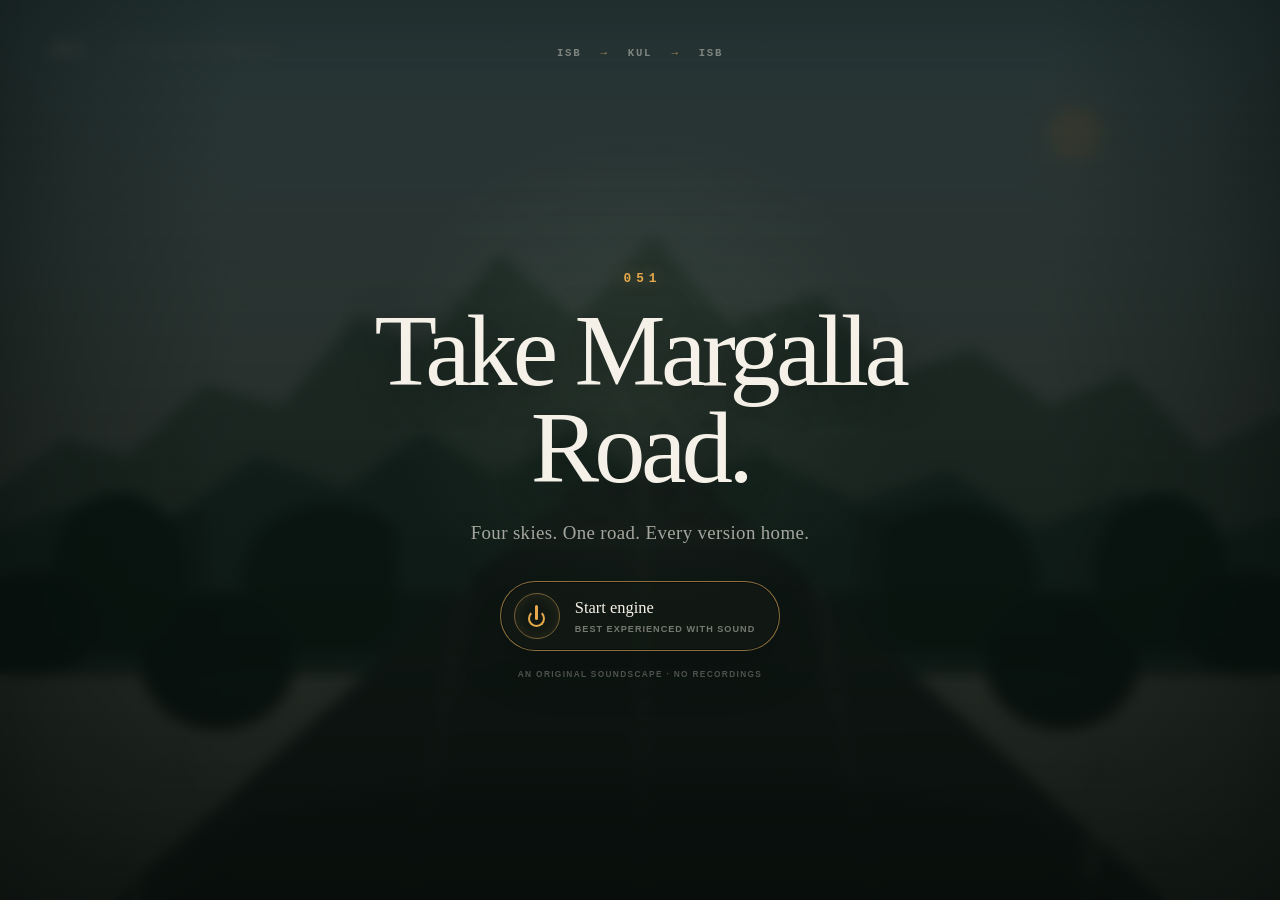
==== index.html @ 5b6c9204 "Publish 051 — The Road Remembers" ====
<!doctype html>
<html lang="en">
  <head>
    <meta charset="UTF-8" />
    <meta name="viewport" content="width=device-width, initial-scale=1.0" />
    <meta name="theme-color" content="#101410" />
    <meta
      name="description"
      content="A drive on Margalla Road through four Islamabad skies, with music, memories and postcards home."
    />
    <meta property="og:title" content="051 — The Road Remembers" />
    <meta
      property="og:description"
      content="Take Margalla Road through four Islamabad skies. Park for a raag, then send a postcard home."
    />
    <meta property="og:image" content="https://hashimnauman.github.io/islamabad-051-road/og.png" />
    <meta property="og:type" content="website" />
    <meta name="twitter:card" content="summary_large_image" />
    <meta name="twitter:title" content="051 — The Road Remembers" />
    <meta
      name="twitter:description"
      content="A drive on Margalla Road through four Islamabad skies, with music, memories and postcards home."
    />
    <meta name="twitter:image" content="https://hashimnauman.github.io/islamabad-051-road/og.png" />
    <title>051 — The Road Remembers</title>
    <script type="module" crossorigin src="./assets/index-CKjkWJzX.js"></script>
    <link rel="stylesheet" crossorigin href="./assets/index-DIg3Osa6.css">
  </head>
  <body>
    <div id="root"></div>
  </body>
</html>
---- assets/index-DIg3Osa6.css ----
/*! tailwindcss v4.2.1 | MIT License | https://tailwindcss.com */
@layer properties{@supports (((-webkit-hyphens:none)) and (not (margin-trim:inline))) or ((-moz-orient:inline) and (not (color:rgb(from red r g b)))){*,:before,:after,::backdrop{--tw-blur:initial;--tw-brightness:initial;--tw-contrast:initial;--tw-grayscale:initial;--tw-hue-rotate:initial;--tw-invert:initial;--tw-opacity:initial;--tw-saturate:initial;--tw-sepia:initial;--tw-drop-shadow:initial;--tw-drop-shadow-color:initial;--tw-drop-shadow-alpha:100%;--tw-drop-shadow-size:initial}}}@layer theme{:root,:host{--font-sans:ui-sans-serif, system-ui, sans-serif, "Apple Color Emoji", "Segoe UI Emoji", "Segoe UI Symbol", "Noto Color Emoji";--font-mono:ui-monospace, SFMono-Regular, Menlo, Monaco, Consolas, "Liberation Mono", "Courier New", monospace;--spacing:.25rem;--default-font-family:var(--font-sans);--default-mono-font-family:var(--font-mono)}}@layer base{*,:after,:before,::backdrop{box-sizing:border-box;border:0 solid;margin:0;padding:0}::file-selector-button{box-sizing:border-box;border:0 solid;margin:0;padding:0}html,:host{-webkit-text-size-adjust:100%;tab-size:4;line-height:1.5;font-family:var(--default-font-family,ui-sans-serif, system-ui, sans-serif, "Apple Color Emoji", "Segoe UI Emoji", "Segoe UI Symbol", "Noto Color Emoji");font-feature-settings:var(--default-font-feature-settings,normal);font-variation-settings:var(--default-font-variation-settings,normal);-webkit-tap-highlight-color:transparent}hr{height:0;color:inherit;border-top-width:1px}abbr:where([title]){-webkit-text-decoration:underline dotted;text-decoration:underline dotted}h1,h2,h3,h4,h5,h6{font-size:inherit;font-weight:inherit}a{color:inherit;-webkit-text-decoration:inherit;-webkit-text-decoration:inherit;-webkit-text-decoration:inherit;-webkit-text-decoration:inherit;text-decoration:inherit}b,strong{font-weight:bolder}code,kbd,samp,pre{font-family:var(--default-mono-font-family,ui-monospace, SFMono-Regular, Menlo, Monaco, Consolas, "Liberation Mono", "Courier New", monospace);font-feature-settings:var(--default-mono-font-feature-settings,normal);font-variation-settings:var(--default-mono-font-variation-settings,normal);font-size:1em}small{font-size:80%}sub,sup{vertical-align:baseline;font-size:75%;line-height:0;position:relative}sub{bottom:-.25em}sup{top:-.5em}table{text-indent:0;border-color:inherit;border-collapse:collapse}:-moz-focusring{outline:auto}progress{vertical-align:baseline}summary{display:list-item}ol,ul,menu{list-style:none}img,svg,video,canvas,audio,iframe,embed,object{vertical-align:middle;display:block}img,video{max-width:100%;height:auto}button,input,select,optgroup,textarea{font:inherit;font-feature-settings:inherit;font-variation-settings:inherit;letter-spacing:inherit;color:inherit;opacity:1;background-color:#0000;border-radius:0}::file-selector-button{font:inherit;font-feature-settings:inherit;font-variation-settings:inherit;letter-spacing:inherit;color:inherit;opacity:1;background-color:#0000;border-radius:0}:where(select:is([multiple],[size])) optgroup{font-weight:bolder}:where(select:is([multiple],[size])) optgroup option{padding-inline-start:20px}::file-selector-button{margin-inline-end:4px}::placeholder{opacity:1}@supports (not ((-webkit-appearance:-apple-pay-button))) or (contain-intrinsic-size:1px){::placeholder{color:currentColor}@supports (color:color-mix(in lab, red, red)){::placeholder{color:color-mix(in oklab, currentcolor 50%, transparent)}}}textarea{resize:vertical}::-webkit-search-decoration{-webkit-appearance:none}::-webkit-date-and-time-value{min-height:1lh;text-align:inherit}::-webkit-datetime-edit{display:inline-flex}::-webkit-datetime-edit-fields-wrapper{padding:0}::-webkit-datetime-edit{padding-block:0}::-webkit-datetime-edit-year-field{padding-block:0}::-webkit-datetime-edit-month-field{padding-block:0}::-webkit-datetime-edit-day-field{padding-block:0}::-webkit-datetime-edit-hour-field{padding-block:0}::-webkit-datetime-edit-minute-field{padding-block:0}::-webkit-datetime-edit-second-field{padding-block:0}::-webkit-datetime-edit-millisecond-field{padding-block:0}::-webkit-datetime-edit-meridiem-field{padding-block:0}::-webkit-calendar-picker-indicator{line-height:1}:-moz-ui-invalid{box-shadow:none}button,input:where([type=button],[type=reset],[type=submit]){appearance:button}::file-selector-button{appearance:button}::-webkit-inner-spin-button{height:auto}::-webkit-outer-spin-button{height:auto}[hidden]:where(:not([hidden=until-found])){display:none!important}}@layer components;@layer utilities{.visible{visibility:visible}.fixed{position:fixed}.static{position:static}.start{inset-inline-start:var(--spacing)}.table{display:table}.filter{filter:var(--tw-blur,) var(--tw-brightness,) var(--tw-contrast,) var(--tw-grayscale,) var(--tw-hue-rotate,) var(--tw-invert,) var(--tw-saturate,) var(--tw-sepia,) var(--tw-drop-shadow,)}}:root{--ink:#f5f1e8;--muted-ink:#f5f1e8a8;--line:#f5f1e833;--amber:#e5a94b;--dash:#111411;--sky-top:#7fa0a8;--sky-bottom:#d8cbb2;--ridge-far:#687d72;--ridge-near:#294438;--haze:#d6dbc740;--road:#313a37;--road-edge:#a9a594;--sun:#f3d49b;--lightningcss-light: ;--lightningcss-dark:initial;color-scheme:dark}*{box-sizing:border-box}html,body{background:#101410;min-height:100%;margin:0}body{color:var(--ink);-webkit-font-smoothing:antialiased;font-family:Arial,Helvetica,sans-serif;overflow:hidden}button{color:inherit;font:inherit}button:focus-visible{outline-offset:4px;outline:2px solid #fff3c8}.experience{--dashboard-height:clamp(250px, 34vh, 320px);isolation:isolate;background:var(--sky-top);min-height:100svh;transition:background 1.4s;position:relative;overflow:hidden}[data-parked=true] .scene{filter:brightness(.48)saturate(.7)}[data-parked=true] .scene,[data-parked=true] .scene *,[data-parked=true] .signal-bars i{animation-play-state:paused!important}.experience[data-mode=morning]{--sky-top:#9dbdca;--sky-bottom:#d7d7c5;--ridge-far:#718d7f;--ridge-near:#3f6558;--haze:#e8dcbe47;--road:#35413e;--road-edge:#a8aa99;--sun:#ffddb0}.experience[data-mode=golden]{--sky-top:#66899b;--sky-bottom:#e6a46f;--ridge-far:#7d765e;--ridge-near:#405948;--haze:#e6955b4d;--road:#3b3934;--road-edge:#c0a17c;--sun:#ffd693}.experience[data-mode=rain]{--sky-top:#596d76;--sky-bottom:#8f9da0;--ridge-far:#667b76;--ridge-near:#385149;--haze:#adcdd240;--road:#172529;--road-edge:#899da0;--sun:#b6c9c9}.experience[data-mode=night]{--sky-top:#07111f;--sky-bottom:#18283a;--ridge-far:#172b30;--ridge-near:#0e2422;--haze:#42656c2b;--road:#101719;--road-edge:#4a595a;--sun:#d8e0d6}.scene,.sky,.ridge,.city-line,.road,.rain,.passenger-reflection,.windscreen-glow,.car-hood{position:absolute;inset:0}.scene{z-index:-2;overflow:hidden}.sky{background:radial-gradient(circle at 50% 64%, var(--haze), transparent 32%), linear-gradient(180deg, var(--sky-top) 0%, var(--sky-bottom) 72%);transition:background .9s}.stars{opacity:0;background-image:radial-gradient(circle at 12% 26%,#fff 0 1px,#0000 1.5px),radial-gradient(circle at 25% 52%,#fff 0 .7px,#0000 1.2px),radial-gradient(circle at 39% 18%,#fff 0 .8px,#0000 1.3px),radial-gradient(circle at 62% 31%,#fff 0 .9px,#0000 1.4px),radial-gradient(circle at 78% 16%,#fff 0 .7px,#0000 1.2px),radial-gradient(circle at 91% 45%,#fff 0 1px,#0000 1.5px);background-size:360px 230px;transition:opacity 1.4s;position:absolute;inset:4% 0 38%}[data-mode=night] .stars{opacity:.7}.sun{aspect-ratio:1;background:var(--sun);width:clamp(34px,4vw,62px);box-shadow:0 0 45px var(--sun);border-radius:50%;position:absolute;top:12%;right:14%}@supports (color:color-mix(in lab, red, red)){.sun{box-shadow:0 0 45px color-mix(in srgb, var(--sun), transparent 35%)}}.sun{opacity:.76;transition:background 1.5s,opacity 1.2s,transform 1.8s;transform:translateY(0)}[data-mode=golden] .sun{opacity:.95;transform:translateY(24vh)}[data-mode=rain] .sun{opacity:.08}[data-mode=night] .sun{opacity:.72;width:clamp(24px,2.8vw,42px);right:18%;box-shadow:0 0 26px #d8e0d63d}.ridge{transform-origin:bottom;height:46%;transition:background-color .9s,opacity .9s;top:auto}.ridge-far{background:var(--ridge-far);opacity:.9;clip-path:polygon(0 68%,5% 56%,10% 60%,16% 43%,22% 48%,28% 26%,33% 34%,39% 11%,45% 27%,51% 7%,57% 28%,64% 21%,70% 41%,76% 34%,82% 48%,88% 40%,94% 59%,100% 50%,100% 100%,0 100%);bottom:31%}.ridge-near{background:var(--ridge-near);clip-path:polygon(0 59%,7% 50%,13% 56%,20% 38%,27% 47%,33% 31%,39% 43%,45% 30%,52% 49%,59% 36%,67% 51%,74% 42%,81% 58%,88% 48%,94% 62%,100% 55%,100% 100%,0 100%);filter:drop-shadow(0 -8px 20px #142b2329);height:39%;bottom:25%}.city-line{opacity:.65;background:linear-gradient(90deg,#0000 0 8%,#0d1b1880 8% 16%,#0000 16% 22%,#0d1b1880 22% 30%,#0000 30% 67%,#0d1b1880 67% 78%,#0000 78%),linear-gradient(#0000 55%,#091613ad 56%);height:16%;inset:auto 0 27%}.city-light{opacity:.12;background:#ffe2a0;border-radius:50%;width:3px;height:3px;transition:opacity 1.2s;animation:3.1s ease-in-out infinite light-pulse;position:absolute;box-shadow:0 0 8px #ffcd73cc}[data-mode=golden] .city-light{opacity:.42}[data-mode=rain] .city-light{opacity:.65}[data-mode=night] .city-light{opacity:.94}.road{background:linear-gradient(98deg, transparent 0 14%, var(--road-edge) 14.2% 14.7%, var(--road) 15% 85%, var(--road-edge) 85.3% 85.8%, transparent 86%), var(--road);clip-path:polygon(45.8% 0,54.2% 0,91% 100%,9% 100%);transition:background 1.4s;top:53%}.road:after{content:"";opacity:.55;background:repeating-linear-gradient(176deg,#0000 0 14px,#ffffff09 15px 17px,#0000 18px 31px) 0 0/100% 100px;animation:.7s linear infinite road-flow;position:absolute;inset:0}.road-sheen{opacity:0;background:linear-gradient(112deg,#0000 28%,#c5e2e729 44%,#0000 58%),linear-gradient(74deg,#0000 40%,#ffcd7633 51%,#0000 62%);transition:opacity .9s;position:absolute;inset:0}[data-mode=rain] .road-sheen{opacity:1}.lane{transform-origin:top;opacity:.72;background:repeating-linear-gradient(#ebe7cfd9 0 8%,#0000 8% 18%) 0 0/100% 21%;width:.32%;min-width:2px;animation:.92s linear infinite lane-flow;position:absolute;top:2%;bottom:-28%}.lane-left{left:38%;transform:rotate(11deg)}.lane-center{left:50%;transform:rotate(0)}.lane-right{left:62%;transform:rotate(-11deg)}.tree-line{z-index:1;opacity:.95;filter:blur(.2px);transform-origin:bottom;background:radial-gradient(at 19% 41%,#102c24 0 13%,#0000 13.5%),radial-gradient(at 38% 30%,#17382c 0 17%,#0000 17.5%),radial-gradient(at 60% 49%,#0e2922 0 20%,#0000 20.5%),radial-gradient(at 85% 31%,#1a3a2d 0 16%,#0000 16.5%);width:35%;transition:filter 1.4s;animation:4.6s ease-in-out infinite alternate tree-breathe;position:absolute;top:48%;bottom:0}.tree-line-left{left:-4%}.tree-line-right{right:-4%;transform:scaleX(-1)}[data-mode=night] .tree-line{filter:brightness(.45)}.streetlights{z-index:2;opacity:.18;background:radial-gradient(circle at 36% 13%,#ffd27e 0 2px,#0000 3px),linear-gradient(78deg,#0000 35%,#222925e6 35.5% 36.4%,#0000 37%) 0 0/100% 34% repeat-y;width:23%;transition:opacity 1.2s;position:absolute;top:50%;bottom:4%}.streetlights-left{left:7%}.streetlights-right{right:7%;transform:scaleX(-1)}[data-mode=golden] .streetlights,[data-mode=rain] .streetlights{opacity:.64}[data-mode=night] .streetlights{opacity:1;filter:drop-shadow(0 0 9px #ffbe5c80)}.rain{z-index:3;pointer-events:none;opacity:0;background-image:repeating-linear-gradient(102deg,#0000 0 18px,#d2e8ed75 19px,#0000 20px 38px);background-size:160px 120px;transition:opacity .8s;animation:.48s linear infinite rain-fall;transform:scale(1.18)}[data-mode=rain] .rain{opacity:.54}.passenger-reflection{z-index:4;pointer-events:none;opacity:0;background:linear-gradient(112deg,#0000 8%,#e7e0c91f 40%,#0000 42%),radial-gradient(at 78% 54%,#e7e0c91a,#0000 52%);width:min(28vw,390px);transition:opacity .9s,transform .9s;inset:9% 7% 24% auto;transform:skew(-8deg)translate(16px)}[data-passenger=true] .passenger-reflection{opacity:.72;transform:skew(-8deg)translate(0)}.windscreen-glow{z-index:4;pointer-events:none;background:linear-gradient(90deg,#040a0959,#0000 18% 82%,#040a0959),linear-gradient(#050b0a29,#0000 26% 72%,#0408076b);box-shadow:inset 0 0 80px #070c0a47}.wiper{z-index:5;opacity:0;transform-origin:100%;background:#101412;border-radius:999px;width:34%;height:2px;position:absolute;bottom:23%;box-shadow:0 0 3px #ffffff2e}.wiper-left{left:18%;transform:rotate(8deg)}.wiper-right{transform-origin:0;right:18%;transform:rotate(172deg)}[data-mode=rain] .wiper-left{opacity:.88;animation:1.7s ease-in-out infinite wipe-left}[data-mode=rain] .wiper-right{opacity:.88;animation:1.7s ease-in-out infinite wipe-right}.car-hood{z-index:5;clip-path:polygon(13% 100%,20% 42%,38% 12%,62% 12%,80% 42%,87% 100%);opacity:.78;background:linear-gradient(#181c191f,#151916 72%);height:16%;top:auto}.topbar{z-index:10;justify-content:space-between;align-items:center;padding:clamp(20px,3vw,38px) clamp(20px,4vw,64px);display:flex;position:absolute;top:0;left:0;right:0}.brand{text-transform:uppercase;letter-spacing:.13em;text-shadow:0 1px 14px #0000004d;align-items:center;gap:13px;display:flex}.brand-code{letter-spacing:.08em;font-family:Courier New,monospace;font-size:1.05rem;font-weight:700}.brand-name{border-left:1px solid var(--line);color:var(--muted-ink);padding-left:14px;font-size:.66rem;font-weight:700}.utilities{gap:8px;display:flex}.utility-button{color:#ffffffd1;letter-spacing:.06em;text-transform:uppercase;-webkit-backdrop-filter:blur(14px);backdrop-filter:blur(14px);cursor:pointer;background:#0c14113d;border:1px solid #ffffff29;border-radius:999px;align-items:center;gap:8px;min-height:38px;padding:0 14px;font-size:.68rem;font-weight:700;transition:background .16s,border-color .16s;display:inline-flex}.utility-button:hover{background:#0c14117a;border-color:#ffffff5c}.utility-dot{background:currentColor;border-radius:50%;width:6px;height:6px;box-shadow:0 0 8px}.utility-button[aria-pressed=false]{color:#ffffff7a}.story{z-index:8;text-shadow:0 2px 24px #0000006b;width:min(560px,48vw);animation:.8s both story-in;position:absolute;top:clamp(105px,15vh,160px);left:clamp(22px,7.5vw,120px)}.story-kicker,.control-label,.start-route,.start-note,.keyboard-help{letter-spacing:.16em;text-transform:uppercase;margin:0;font-size:.67rem;font-weight:700}.story-kicker{color:#ffffffa8;margin-bottom:17px}.story h1,.start-screen h1{letter-spacing:-.045em;text-wrap:balance;max-width:12ch;margin:0;font-family:Georgia,Times New Roman,serif;font-size:clamp(2.45rem,5.2vw,5.4rem);font-weight:400;line-height:.94}.story-copy{color:#ffffffc4;max-width:48ch;margin:23px 0 0;font-family:Georgia,Times New Roman,serif;font-size:clamp(.9rem,1.3vw,1.08rem);line-height:1.6}.sound-caption{z-index:9;left:50%;bottom:calc(var(--dashboard-height) + 22px);color:#ffffffbf;-webkit-backdrop-filter:blur(10px);backdrop-filter:blur(10px);background:#060a097a;border:1px solid #ffffff26;border-radius:4px;max-width:calc(100vw - 40px);margin:0;padding:8px 13px;font-family:Georgia,Times New Roman,serif;font-size:.78rem;position:absolute;transform:translate(-50%)}.sound-caption span{color:var(--amber);margin-right:5px}.dashboard{z-index:12;height:var(--dashboard-height);background:radial-gradient(at 50% -22%,#59654f47,#0000 44%),linear-gradient(#181d18 0%,#0e110f 100%);border-top:1px solid #ffffff17;grid-template-columns:minmax(320px,1fr) minmax(230px,.68fr) minmax(260px,1fr);align-items:center;gap:clamp(20px,4vw,74px);padding:40px clamp(24px,5vw,76px) 25px;display:grid;position:absolute;bottom:0;left:0;right:0;box-shadow:0 -18px 60px #0408066b}.dashboard:before{content:"";background:#181d18;border-top:1px solid #ffffff1f;border-radius:50% 50% 0 0;width:108%;height:34px;position:absolute;top:-19px;left:-4%}.dash-grain{pointer-events:none;opacity:.2;background-image:repeating-linear-gradient(93deg,#0000 0 3px,#ffffff03 3px 4px);position:absolute;inset:0}.passenger-cup{z-index:2;opacity:0;border:2px solid #ded3b56b;border-radius:4px 4px 13px 13px;width:38px;height:31px;transition:opacity .7s,transform .7s;position:absolute;top:12px;right:clamp(38px,7vw,118px);transform:rotate(-7deg)translateY(5px)}.passenger-cup:after{content:"";border:2px solid #ded3b552;border-left:0;border-radius:0 10px 10px 0;width:12px;height:13px;position:absolute;top:6px;right:-12px}.passenger-cup i{background:#59311bad;border-radius:50%;height:5px;position:absolute;inset:4px 5px auto}[data-passenger=true] .passenger-cup{opacity:.7;transform:rotate(-7deg)translateY(0)}.preset-control,.radio,.seat-control{z-index:1;position:relative}.control-label{color:#f5f1e875;margin-bottom:16px;font-size:.61rem}.preset-list{grid-template-columns:repeat(4,minmax(0,1fr));gap:7px;display:grid}.preset-button{color:#f5f1e88a;cursor:pointer;background:#ffffff06;border:1px solid #ffffff1a;border-radius:3px;min-height:60px;padding:9px 7px;font-size:clamp(.62rem,.8vw,.72rem);transition:color .18s,background .18s,border-color .18s,transform .18s}.preset-button:hover{color:var(--ink);border-color:#ffffff47;transform:translateY(-2px)}.preset-button[aria-pressed=true]{color:#ffe5b8;background:#f0b8611f;border-color:#f0b8619e}.preset-index{letter-spacing:.1em;opacity:.5;margin-bottom:7px;font-family:Courier New,monospace;font-size:.54rem;display:block}.radio{color:#e9b45f;text-shadow:0 0 14px #eeae5061;background:linear-gradient(#c49c4d14,#0000 55%),#12160f;border:1px solid #b8a77a47;border-radius:7px 7px 2px 2px;align-self:end;min-height:152px;padding:20px 24px 16px;font-family:Courier New,monospace;box-shadow:inset 0 0 32px #0000008c,0 -1px #ffffff0d}.radio-topline,.signal-row{letter-spacing:.13em;text-transform:uppercase;justify-content:space-between;align-items:center;gap:16px;font-size:.55rem;font-weight:700;display:flex}.frequency{letter-spacing:-.1em;margin-top:3px;font-size:clamp(2.4rem,4.5vw,4.35rem);font-weight:400;line-height:.95}.signal-row{color:#e9b45fad;margin-top:13px;font-size:.5rem}.radio-actions{border-top:1px solid #e9b45f29;grid-template-columns:repeat(2,minmax(0,1fr));gap:6px;margin-top:14px;padding-top:10px;display:grid}.radio-actions button{color:#ffda9ab8;letter-spacing:.04em;text-transform:uppercase;text-shadow:0 0 10px #eeae5047;cursor:pointer;background:#e9b45f09;border:1px solid #e9b45f3d;border-radius:3px;min-height:44px;padding:6px 8px;font-family:Courier New,monospace;font-size:.52rem;font-weight:700;line-height:1.25;transition:color .16s,border-color .16s,background .16s}.radio-actions button:hover{color:#ffe5b8;background:#e9b45f1a;border-color:#ffda9a99}.signal-bars{align-items:center;gap:2px;height:10px;display:flex}.signal-bars i{transform-origin:50%;background:currentColor;width:2px;height:3px}.signal-bars.is-playing i{animation:.85s ease-in-out infinite alternate signal}.seat-control{justify-self:end;width:min(100%,320px)}.seat-toggle{color:#f5f1e8c7;cursor:pointer;background:0 0;border:0;align-items:center;gap:14px;min-height:44px;padding:5px 0;font-family:Georgia,Times New Roman,serif;font-size:.94rem;display:flex}.seat-track{background:#ffffff0d;border:1px solid #fff3;border-radius:999px;flex:none;width:48px;height:26px;transition:background .18s,border-color .18s;position:relative}.seat-track i{background:#f5f1e8a6;border-radius:50%;width:16px;height:16px;transition:transform .22s,background .22s;position:absolute;top:4px;left:4px}.seat-toggle[aria-checked=true] .seat-track{background:#f0b8611f;border-color:#f0b86194}.seat-toggle[aria-checked=true] .seat-track i{background:var(--amber);transform:translate(22px);box-shadow:0 0 9px #f0b86173}.shortcut-hint{color:#f5f1e84d;letter-spacing:.06em;text-transform:uppercase;margin:9px 0 0 62px;font-family:Courier New,monospace;font-size:.58rem}.start-screen{z-index:20;text-align:center;-webkit-backdrop-filter:blur(7px);backdrop-filter:blur(7px);background:radial-gradient(circle at 50% 42%,#8fa6891c,#0000 31%),linear-gradient(#06100dc2,#070d0ae6);flex-direction:column;justify-content:center;align-items:center;padding:80px 24px 30px;animation:.9s both reveal;display:flex;position:absolute;inset:0}.start-route{color:#f5f1e86e;font-family:Courier New,monospace;position:absolute;top:clamp(28px,5vh,52px)}.start-route span{color:#f0b861ad;margin:0 11px}.start-code{color:var(--amber);letter-spacing:.38em;text-indent:.38em;text-shadow:0 0 16px #f0b86166;margin:0 0 15px;font-family:Courier New,monospace;font-size:.8rem;font-weight:700}.start-screen h1{text-shadow:0 5px 40px #00000073;max-width:13ch;font-size:clamp(3.3rem,8vw,8rem)}.start-copy{color:#f5f1e8a6;letter-spacing:.02em;margin:23px 0 34px;font-family:Georgia,Times New Roman,serif;font-size:clamp(.96rem,1.6vw,1.18rem)}.start-button{text-align:left;cursor:pointer;background:#141b15b8;border:1px solid #f0b8618c;border-radius:999px;align-items:center;gap:15px;min-width:230px;min-height:70px;padding:11px 24px 11px 13px;transition:border-color .18s,background .18s,transform .18s;display:inline-flex;box-shadow:inset 0 0 0 1px #00000080,0 15px 50px #0000003d}.start-button:hover{background:#1f271fe0;border-color:#ffda9ae6;transform:translateY(-2px)}.start-button strong,.start-button small{display:block}.start-button strong{font-family:Georgia,Times New Roman,serif;font-size:1.03rem;font-weight:400}.start-button small{color:#f5f1e870;letter-spacing:.11em;text-transform:uppercase;margin-top:3px;font-size:.57rem;font-weight:700}.engine-icon{width:46px;height:46px;color:var(--amber);border:1px solid #f0b86173;border-radius:50%;flex:none;place-items:center;display:grid;position:relative;box-shadow:inset 0 0 14px #f0b8611a}.engine-icon:before,.engine-icon:after,.engine-icon i{content:"";background:currentColor;position:absolute}.engine-icon:before{border-radius:999px;width:3px;height:15px;transform:translateY(-4px)}.engine-icon:after{background:0 0;border:2px solid;border-top-color:#0000;border-radius:50%;width:17px;height:17px;transform:translateY(2px)}.start-note{color:#f5f1e84a;margin-top:17px;font-size:.52rem}.signal-waiting{color:#ffdea6c7;letter-spacing:.06em;background:#0d141075;border:1px solid #f0b86142;border-radius:3px;margin:-18px 0 22px;padding:8px 12px;font-family:Courier New,monospace;font-size:.65rem}.incoming-signal{z-index:11;-webkit-backdrop-filter:blur(16px);backdrop-filter:blur(16px);background:linear-gradient(#e5a94b0d,#0000),#0a100dc7;border:1px solid #f0b86157;border-radius:4px;width:min(340px,36vw);padding:16px 18px 17px;animation:.6s both story-in;position:absolute;top:clamp(110px,16vh,165px);right:clamp(24px,6vw,96px);box-shadow:0 18px 50px #0000003d}.incoming-signal-topline{color:var(--amber);letter-spacing:.13em;justify-content:space-between;align-items:center;font-family:Courier New,monospace;font-size:.55rem;font-weight:700;display:flex}.incoming-signal-topline button,.dialog-header>button{color:#f5f1e894;cursor:pointer;background:0 0;border:0;place-items:center;width:44px;height:44px;margin:-12px -12px -12px 8px;font-size:1.45rem;display:grid}.incoming-signal p{color:#f5f1e8e6;margin:15px 0 13px;font-family:Georgia,Times New Roman,serif;font-size:1.15rem;line-height:1.35}.incoming-signal p span{color:#f5f1e88f}.incoming-signal small{color:#f5f1e86b;letter-spacing:.04em;text-transform:uppercase;font-family:Courier New,monospace;font-size:.53rem;line-height:1.5}.transmission-dialog{width:min(920px,100vw - 32px);max-width:none;max-height:calc(100svh - 32px);color:var(--ink);background:#101410;border:1px solid #ebc07766;border-radius:5px;margin:auto;padding:0;overflow:hidden;box-shadow:0 30px 120px #000000b3}.transmission-dialog::backdrop{-webkit-backdrop-filter:blur(8px);backdrop-filter:blur(8px);background:#030705c7}.dialog-shell{background:radial-gradient(at 14% 0,#83977121,#0000 42%),repeating-linear-gradient(93deg,#0000 0 3px,#ffffff03 3px 4px),linear-gradient(#181d18,#0d100e);max-height:calc(100svh - 34px);padding:24px;overflow:auto}.dialog-header{z-index:2;-webkit-backdrop-filter:blur(14px);backdrop-filter:blur(14px);background:#121713f5;border-bottom:1px solid #f5f1e81a;justify-content:space-between;align-items:flex-start;gap:24px;margin:-24px -24px 24px;padding:24px;display:flex;position:sticky;top:-24px}.dialog-header p,.raag-heading span{color:var(--amber);letter-spacing:.15em;text-transform:uppercase;margin:0 0 8px;font-family:Courier New,monospace;font-size:.58rem;font-weight:700}.dialog-header h2{letter-spacing:-.03em;margin:0;font-family:Georgia,Times New Roman,serif;font-size:clamp(1.7rem,3.2vw,2.7rem);font-weight:400;line-height:1}.signal-dialog-grid{grid-template-columns:minmax(0,1.15fr) minmax(280px,.85fr);align-items:start;gap:28px;display:grid}.postcard-preview canvas{aspect-ratio:1200/630;background:#1b2521;border:1px solid #f5f1e829;border-radius:3px;width:100%;height:auto;display:block;box-shadow:0 16px 45px #00000059}.postcard-preview{position:sticky;top:102px}.postcard-preview p{color:#f5f1e866;letter-spacing:.09em;text-transform:uppercase;margin:11px 0 0;font-family:Courier New,monospace;font-size:.55rem}.dialog-intro{color:#f5f1e8a3;margin:0 0 22px;font-family:Georgia,Times New Roman,serif;font-size:.88rem;line-height:1.55}.signal-form label{color:#f5f1e88f;letter-spacing:.1em;text-transform:uppercase;margin:17px 0 8px;font-family:Courier New,monospace;font-size:.58rem;font-weight:700;display:block}.signal-form label span{opacity:.55}.signal-composer,.signal-form input{width:100%;color:var(--ink);background:#0003;border:1px solid #f5f1e829;border-radius:3px}.signal-composer{padding:13px 14px 10px}.signal-composer>span{color:#f5f1e885;margin-bottom:5px;font-family:Georgia,Times New Roman,serif;font-size:.82rem;display:block}.signal-composer textarea{resize:vertical;width:100%;min-height:78px;color:var(--ink);background:0 0;border:0;outline:0;padding:0;font-family:Georgia,Times New Roman,serif;font-size:1.1rem;line-height:1.35;display:block}.signal-composer:focus-within,.signal-form input:focus{outline-offset:2px;border-color:#ffdea6ad;outline:2px solid #fff3c833}.signal-form input{outline:0;min-height:44px;padding:0 13px;font-size:.85rem}.character-count{color:#f5f1e857;text-align:right;margin:6px 0 0;font-family:Courier New,monospace;font-size:.53rem}.dialog-actions{grid-template-columns:1fr 1fr;gap:8px;margin-top:22px;display:grid}.dialog-actions button,.return-road{color:#f5f1e8c2;letter-spacing:.05em;text-transform:uppercase;cursor:pointer;background:#f5f1e809;border:1px solid #f5f1e82e;border-radius:3px;min-height:48px;padding:10px 14px;font-size:.68rem;font-weight:700}.dialog-actions .dialog-primary,.return-road{color:#ffe5b8;background:#f0b86121;border-color:#f0b8618a}.dialog-actions button:disabled{cursor:not-allowed;opacity:.34}.dialog-status{color:#ffdea6ad;min-height:1.25em;margin:10px 0 0;font-size:.64rem;line-height:1.4}.listen-dialog{width:min(900px,100vw - 32px)}.listen-shell{text-align:center}.listen-shell .dialog-header{text-align:left}.listen-grid{text-align:left;grid-template-columns:minmax(250px,.76fr) minmax(0,1.24fr);align-items:start;gap:26px;display:grid}.recording-browser{border-right:1px solid #f5f1e81a;padding-right:25px}.recording-browser-heading{justify-content:space-between;align-items:center;gap:12px;margin-bottom:12px;display:flex}.recording-browser-heading p,.recording-browser-heading span{letter-spacing:.11em;text-transform:uppercase;margin:0;font-family:Courier New,monospace;font-size:.54rem;font-weight:700}.recording-browser-heading p{color:var(--amber)}.recording-browser-heading span{color:#f5f1e861}.recording-list{gap:5px;display:grid}.recording-option{color:#f5f1e894;text-align:left;cursor:pointer;background:#f5f1e805;border:1px solid #f5f1e81a;border-radius:2px;grid-template-columns:27px minmax(0,1fr);gap:9px;width:100%;min-height:78px;padding:11px 10px;transition:background .16s,border-color .16s,color .16s;display:grid}.recording-option:hover{color:#f5f1e8d1;border-color:#f5f1e83d}.recording-option[aria-pressed=true]{color:#ffe5b8;box-shadow:inset 3px 0 var(--amber);background:#f0b86114;border-color:#f0b86180}.recording-number{color:var(--amber);letter-spacing:.06em;padding-top:2px;font-family:Courier New,monospace;font-size:.55rem;font-weight:700}.recording-copy,.recording-copy strong,.recording-copy small,.recording-copy em{min-width:0;display:block}.recording-copy strong{color:currentColor;font-family:Georgia,Times New Roman,serif;font-size:.82rem;font-weight:400;line-height:1.25}.recording-copy small,.recording-copy em{color:#f5f1e86e;text-overflow:ellipsis;white-space:nowrap;margin-top:5px;font-family:Courier New,monospace;font-size:.48rem;line-height:1.3;overflow:hidden}.recording-copy em{color:#f0b8618c;letter-spacing:.025em;font-style:normal}.recording-player{min-width:0}.raag-heading{margin-top:2px}.raag-heading h3{letter-spacing:-.04em;margin:0;font-family:Georgia,Times New Roman,serif;font-size:clamp(2.2rem,7vw,4.6rem);font-weight:400;line-height:.98}.raag-heading p{color:var(--amber);letter-spacing:.09em;text-transform:uppercase;margin:11px 0 0;font-family:Courier New,monospace;font-size:.65rem;font-weight:700}.raag-note{color:#f5f1e8a3;max-width:47ch;margin:18px auto 22px;font-family:Georgia,Times New Roman,serif;font-size:.9rem;line-height:1.55}.spotify-embed{border:0;border-radius:12px;display:block}.ranking-note{color:#f5f1e857;text-align:left;margin:20px auto 0;font-family:Courier New,monospace;font-size:.52rem;line-height:1.5}.spotify-separation{color:#f5f1e861;letter-spacing:.03em;text-transform:uppercase;margin:9px 0 18px;font-family:Courier New,monospace;font-size:.56rem;line-height:1.5}.return-road{width:100%}.keyboard-help{z-index:14;color:#f5f1e840;font-family:Courier New,monospace;font-size:.5rem;position:absolute;bottom:10px;right:clamp(18px,3vw,46px)}.audio-notice{z-index:30;color:#ffffffbf;-webkit-backdrop-filter:blur(12px);backdrop-filter:blur(12px);background:#0c110ec7;border:1px solid #ffffff29;border-radius:4px;max-width:calc(100vw - 40px);margin:0;padding:10px 14px;font-size:.72rem;position:fixed;top:78px;left:50%;transform:translate(-50%)}@keyframes road-flow{to{background-position-y:100px}}@keyframes lane-flow{to{background-position-y:21%}}@keyframes tree-breathe{0%{translate:0}to{translate:0 3px}}@keyframes rain-fall{to{background-position:-32px 120px}}@keyframes wipe-left{0%,12%,to{transform:rotate(8deg)}48%,56%{transform:rotate(74deg)}}@keyframes wipe-right{0%,12%,to{transform:rotate(172deg)}48%,56%{transform:rotate(106deg)}}@keyframes signal{0%{opacity:.45;height:2px}to{opacity:1;height:10px}}@keyframes light-pulse{50%{filter:brightness(1.55)}}@keyframes story-in{0%{opacity:0;transform:translateY(9px)}to{opacity:1;transform:translateY(0)}}@keyframes reveal{0%{opacity:0}to{opacity:1}}@media (width<=860px){.experience{--dashboard-height:clamp(320px, 46svh, 390px)}.topbar{padding:20px}.brand-name{display:none}.utility-button{min-height:36px;padding:0 11px;font-size:.58rem}.story{width:min(78vw,500px);top:92px;left:24px}.story h1{font-size:clamp(2.3rem,9vw,4.4rem)}.story-copy{margin-top:15px;font-size:.88rem}.dashboard{grid-template-rows:1fr auto;grid-template-columns:1fr minmax(150px,.52fr);gap:10px 16px;padding:26px 18px 20px}.radio{grid-area:1/2/span 2;min-height:246px;padding:16px}.preset-control{grid-area:1/1}.seat-control{grid-area:2/1;justify-self:start}.control-label{margin-bottom:9px}.preset-button{min-height:48px;font-size:.61rem}.preset-index{display:none}.seat-toggle{min-height:36px;font-size:.78rem}.shortcut-hint,.keyboard-help{display:none}.frequency{font-size:clamp(2.5rem,10vw,3.7rem)}.incoming-signal{top:auto;right:18px;bottom:calc(var(--dashboard-height) + 18px);width:min(330px,100vw - 36px)}.signal-dialog-grid{grid-template-columns:1fr}.postcard-preview{width:min(100%,560px);margin-inline:auto;position:static;top:auto}.listen-grid{grid-template-columns:1fr;gap:22px}.recording-browser{border-bottom:1px solid #f5f1e81a;border-right:0;padding:0 0 20px}.recording-list{grid-template-columns:repeat(auto-fit,minmax(190px,1fr))}.sound-caption{bottom:calc(var(--dashboard-height) + 12px)}.passenger-cup{display:none}}@media (width<=540px){.experience{--dashboard-height:clamp(320px, 48svh, 385px)}.utility-button:first-child{justify-content:center;width:48px;min-height:48px;padding:0;font-size:0}.utility-button:first-child .utility-dot{width:8px;height:8px}.story{width:calc(100vw - 40px);top:92px;left:20px}.story-kicker{margin-bottom:12px;font-size:.56rem}.story h1{max-width:10ch;font-size:clamp(2.25rem,11vw,3.6rem)}.story-copy{max-width:37ch;font-size:.78rem;line-height:1.5}.ridge-far{bottom:35%}.ridge-near{bottom:30%}.road{clip-path:polygon(43% 0,57% 0,105% 100%,-5% 100%);top:48%}.tree-line{width:43%;top:46%}.dashboard{grid-template-columns:1fr 132px;gap:9px 12px;padding:25px 14px 16px}.preset-list{grid-template-columns:repeat(2,minmax(0,1fr));gap:5px}.preset-button{min-height:48px;padding:6px 3px;font-size:.58rem}.radio{min-height:248px;padding:14px 10px}.radio-topline{gap:5px;font-size:.47rem}.frequency{margin-top:5px;font-size:2.2rem}.signal-row>span{display:none}.radio-actions{grid-template-columns:1fr;gap:5px;margin-top:9px;padding-top:7px}.radio-actions button{min-height:44px;padding-inline:4px;font-size:.48rem}.seat-track{width:40px;height:22px}.seat-track i{width:14px;height:14px;top:3px;left:3px}.seat-toggle[aria-checked=true] .seat-track i{transform:translate(19px)}.seat-toggle span:last-child{max-width:100px;line-height:1.2}.seat-toggle{min-height:48px}.sound-caption{text-overflow:ellipsis;white-space:nowrap;width:max-content;max-width:calc(100vw - 28px);font-size:.67rem;overflow:hidden}.start-screen{padding-inline:18px}.start-screen h1{font-size:clamp(3.25rem,17vw,5rem)}.start-copy{margin:18px 0 28px}.signal-waiting{max-width:calc(100vw - 40px)}.postcard-preview{width:min(100%,57.144svh)}.recording-list{grid-template-columns:1fr}.transmission-dialog{width:calc(100vw - 16px);max-height:calc(100svh - 16px)}.dialog-shell{max-height:calc(100svh - 18px);padding:18px;padding-bottom:max(18px, env(safe-area-inset-bottom))}.dialog-header{margin:-18px -18px 18px;padding:18px;top:-18px}.dialog-header h2{font-size:1.65rem}.dialog-actions{grid-template-columns:1fr}.raag-heading h3{font-size:clamp(2.2rem,13vw,3.4rem)}.spotify-embed{height:152px}}@media (width<=540px) and (height<=640px){.experience{--dashboard-height:292px}.topbar{padding-block:12px}.story{top:63px}.story-kicker{margin-bottom:7px}.story h1{font-size:clamp(1.9rem,10vw,2.6rem)}.story-copy{margin-top:8px;font-size:.7rem;line-height:1.35}.sound-caption{bottom:calc(var(--dashboard-height) + 5px)}}@media (height<=690px) and (width>=861px){.experience{--dashboard-height:220px}.story{top:90px}.story h1{font-size:clamp(2.4rem,4.6vw,4.2rem)}.story-copy{margin-top:15px}.dashboard{padding-top:27px}.radio{min-height:190px;padding-block:12px 10px}.frequency{font-size:2.7rem}.radio-actions{margin-top:8px;padding-top:6px}}@media (prefers-reduced-motion:reduce){*,:before,:after{scroll-behavior:auto!important;transition-duration:.001ms!important;animation-duration:.001ms!important;animation-iteration-count:1!important}.road:after,.lane,.rain,.wiper,.tree-line,.city-light,.signal-bars i{animation:none!important}}@property --tw-blur{syntax:"*";inherits:false}@property --tw-brightness{syntax:"*";inherits:false}@property --tw-contrast{syntax:"*";inherits:false}@property --tw-grayscale{syntax:"*";inherits:false}@property --tw-hue-rotate{syntax:"*";inherits:false}@property --tw-invert{syntax:"*";inherits:false}@property --tw-opacity{syntax:"*";inherits:false}@property --tw-saturate{syntax:"*";inherits:false}@property --tw-sepia{syntax:"*";inherits:false}@property --tw-drop-shadow{syntax:"*";inherits:false}@property --tw-drop-shadow-color{syntax:"*";inherits:false}@property --tw-drop-shadow-alpha{syntax:"<percentage>";inherits:false;initial-value:100%}@property --tw-drop-shadow-size{syntax:"*";inherits:false}
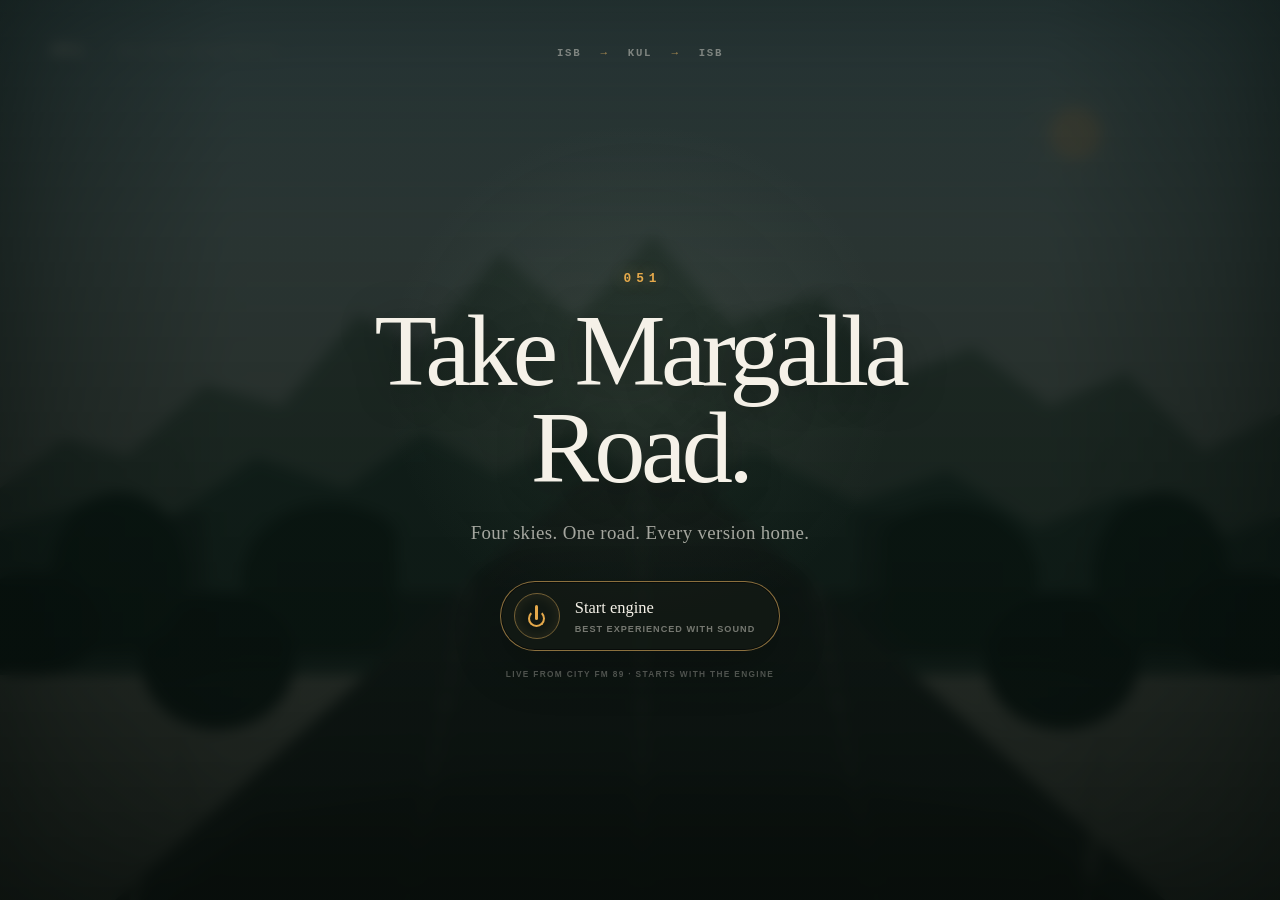
==== commit 59508e60: "Play live City FM 89 on the road" ====
--- a/index.html
+++ b/index.html
@@ -23,8 +23,8 @@
     />
     <meta name="twitter:image" content="https://hashimnauman.github.io/islamabad-051-road/og.png" />
     <title>051 — The Road Remembers</title>
-    <script type="module" crossorigin src="./assets/index-CKjkWJzX.js"></script>
-    <link rel="stylesheet" crossorigin href="./assets/index-DIg3Osa6.css">
+    <script type="module" crossorigin src="./assets/index-Bu2bNd2Z.js"></script>
+    <link rel="stylesheet" crossorigin href="./assets/index-YoJbPwLS.css">
   </head>
   <body>
     <div id="root"></div>
--- a/assets/index-YoJbPwLS.css
+++ b/assets/index-YoJbPwLS.css
@@ -0,0 +1,2 @@
+/*! tailwindcss v4.2.1 | MIT License | https://tailwindcss.com */
+@layer theme{:root,:host{--font-sans:ui-sans-serif, system-ui, sans-serif, "Apple Color Emoji", "Segoe UI Emoji", "Segoe UI Symbol", "Noto Color Emoji";--font-mono:ui-monospace, SFMono-Regular, Menlo, Monaco, Consolas, "Liberation Mono", "Courier New", monospace;--spacing:.25rem;--default-font-family:var(--font-sans);--default-mono-font-family:var(--font-mono)}}@layer base{*,:after,:before,::backdrop{box-sizing:border-box;border:0 solid;margin:0;padding:0}::file-selector-button{box-sizing:border-box;border:0 solid;margin:0;padding:0}html,:host{-webkit-text-size-adjust:100%;tab-size:4;line-height:1.5;font-family:var(--default-font-family,ui-sans-serif, system-ui, sans-serif, "Apple Color Emoji", "Segoe UI Emoji", "Segoe UI Symbol", "Noto Color Emoji");font-feature-settings:var(--default-font-feature-settings,normal);font-variation-settings:var(--default-font-variation-settings,normal);-webkit-tap-highlight-color:transparent}hr{height:0;color:inherit;border-top-width:1px}abbr:where([title]){-webkit-text-decoration:underline dotted;text-decoration:underline dotted}h1,h2,h3,h4,h5,h6{font-size:inherit;font-weight:inherit}a{color:inherit;-webkit-text-decoration:inherit;-webkit-text-decoration:inherit;-webkit-text-decoration:inherit;-webkit-text-decoration:inherit;text-decoration:inherit}b,strong{font-weight:bolder}code,kbd,samp,pre{font-family:var(--default-mono-font-family,ui-monospace, SFMono-Regular, Menlo, Monaco, Consolas, "Liberation Mono", "Courier New", monospace);font-feature-settings:var(--default-mono-font-feature-settings,normal);font-variation-settings:var(--default-mono-font-variation-settings,normal);font-size:1em}small{font-size:80%}sub,sup{vertical-align:baseline;font-size:75%;line-height:0;position:relative}sub{bottom:-.25em}sup{top:-.5em}table{text-indent:0;border-color:inherit;border-collapse:collapse}:-moz-focusring{outline:auto}progress{vertical-align:baseline}summary{display:list-item}ol,ul,menu{list-style:none}img,svg,video,canvas,audio,iframe,embed,object{vertical-align:middle;display:block}img,video{max-width:100%;height:auto}button,input,select,optgroup,textarea{font:inherit;font-feature-settings:inherit;font-variation-settings:inherit;letter-spacing:inherit;color:inherit;opacity:1;background-color:#0000;border-radius:0}::file-selector-button{font:inherit;font-feature-settings:inherit;font-variation-settings:inherit;letter-spacing:inherit;color:inherit;opacity:1;background-color:#0000;border-radius:0}:where(select:is([multiple],[size])) optgroup{font-weight:bolder}:where(select:is([multiple],[size])) optgroup option{padding-inline-start:20px}::file-selector-button{margin-inline-end:4px}::placeholder{opacity:1}@supports (not ((-webkit-appearance:-apple-pay-button))) or (contain-intrinsic-size:1px){::placeholder{color:currentColor}@supports (color:color-mix(in lab, red, red)){::placeholder{color:color-mix(in oklab, currentcolor 50%, transparent)}}}textarea{resize:vertical}::-webkit-search-decoration{-webkit-appearance:none}::-webkit-date-and-time-value{min-height:1lh;text-align:inherit}::-webkit-datetime-edit{display:inline-flex}::-webkit-datetime-edit-fields-wrapper{padding:0}::-webkit-datetime-edit{padding-block:0}::-webkit-datetime-edit-year-field{padding-block:0}::-webkit-datetime-edit-month-field{padding-block:0}::-webkit-datetime-edit-day-field{padding-block:0}::-webkit-datetime-edit-hour-field{padding-block:0}::-webkit-datetime-edit-minute-field{padding-block:0}::-webkit-datetime-edit-second-field{padding-block:0}::-webkit-datetime-edit-millisecond-field{padding-block:0}::-webkit-datetime-edit-meridiem-field{padding-block:0}::-webkit-calendar-picker-indicator{line-height:1}:-moz-ui-invalid{box-shadow:none}button,input:where([type=button],[type=reset],[type=submit]){appearance:button}::file-selector-button{appearance:button}::-webkit-inner-spin-button{height:auto}::-webkit-outer-spin-button{height:auto}[hidden]:where(:not([hidden=until-found])){display:none!important}}@layer components;@layer utilities{.visible{visibility:visible}.fixed{position:fixed}.static{position:static}.start{inset-inline-start:var(--spacing)}.table{display:table}}:root{--ink:#f5f1e8;--muted-ink:#f5f1e8a8;--line:#f5f1e833;--amber:#e5a94b;--dash:#111411;--sky-top:#7fa0a8;--sky-bottom:#d8cbb2;--ridge-far:#687d72;--ridge-near:#294438;--haze:#d6dbc740;--road:#313a37;--road-edge:#a9a594;--sun:#f3d49b;--lightningcss-light: ;--lightningcss-dark:initial;color-scheme:dark}*{box-sizing:border-box}html,body{background:#101410;min-height:100%;margin:0}body{color:var(--ink);-webkit-font-smoothing:antialiased;font-family:Arial,Helvetica,sans-serif;overflow:hidden}button{color:inherit;font:inherit}button:focus-visible{outline-offset:4px;outline:2px solid #fff3c8}.experience{--dashboard-height:clamp(250px, 34vh, 320px);isolation:isolate;background:var(--sky-top);min-height:100svh;transition:background 1.4s;position:relative;overflow:hidden}[data-parked=true] .scene{filter:brightness(.48)saturate(.7)}[data-parked=true] .scene,[data-parked=true] .scene *,[data-parked=true] .signal-bars i{animation-play-state:paused!important}.experience[data-mode=morning]{--sky-top:#9dbdca;--sky-bottom:#d7d7c5;--ridge-far:#718d7f;--ridge-near:#3f6558;--haze:#e8dcbe47;--road:#35413e;--road-edge:#a8aa99;--sun:#ffddb0}.experience[data-mode=golden]{--sky-top:#66899b;--sky-bottom:#e6a46f;--ridge-far:#7d765e;--ridge-near:#405948;--haze:#e6955b4d;--road:#3b3934;--road-edge:#c0a17c;--sun:#ffd693}.experience[data-mode=rain]{--sky-top:#596d76;--sky-bottom:#8f9da0;--ridge-far:#667b76;--ridge-near:#385149;--haze:#adcdd240;--road:#172529;--road-edge:#899da0;--sun:#b6c9c9}.experience[data-mode=night]{--sky-top:#07111f;--sky-bottom:#18283a;--ridge-far:#172b30;--ridge-near:#0e2422;--haze:#42656c2b;--road:#101719;--road-edge:#4a595a;--sun:#d8e0d6}.scene,.sky,.ridge,.city-line,.road,.rain,.passenger-reflection,.windscreen-glow,.car-hood{position:absolute;inset:0}.scene{z-index:-2;overflow:hidden}.sky{background:radial-gradient(circle at 50% 64%, var(--haze), transparent 32%), linear-gradient(180deg, var(--sky-top) 0%, var(--sky-bottom) 72%);transition:background .9s}.stars{opacity:0;background-image:radial-gradient(circle at 12% 26%,#fff 0 1px,#0000 1.5px),radial-gradient(circle at 25% 52%,#fff 0 .7px,#0000 1.2px),radial-gradient(circle at 39% 18%,#fff 0 .8px,#0000 1.3px),radial-gradient(circle at 62% 31%,#fff 0 .9px,#0000 1.4px),radial-gradient(circle at 78% 16%,#fff 0 .7px,#0000 1.2px),radial-gradient(circle at 91% 45%,#fff 0 1px,#0000 1.5px);background-size:360px 230px;transition:opacity 1.4s;position:absolute;inset:4% 0 38%}[data-mode=night] .stars{opacity:.7}.sun{aspect-ratio:1;background:var(--sun);width:clamp(34px,4vw,62px);box-shadow:0 0 45px var(--sun);border-radius:50%;position:absolute;top:12%;right:14%}@supports (color:color-mix(in lab, red, red)){.sun{box-shadow:0 0 45px color-mix(in srgb, var(--sun), transparent 35%)}}.sun{opacity:.76;transition:background 1.5s,opacity 1.2s,transform 1.8s;transform:translateY(0)}[data-mode=golden] .sun{opacity:.95;transform:translateY(24vh)}[data-mode=rain] .sun{opacity:.08}[data-mode=night] .sun{opacity:.72;width:clamp(24px,2.8vw,42px);right:18%;box-shadow:0 0 26px #d8e0d63d}.ridge{transform-origin:bottom;height:46%;transition:background-color .9s,opacity .9s;top:auto}.ridge-far{background:var(--ridge-far);opacity:.9;clip-path:polygon(0 68%,5% 56%,10% 60%,16% 43%,22% 48%,28% 26%,33% 34%,39% 11%,45% 27%,51% 7%,57% 28%,64% 21%,70% 41%,76% 34%,82% 48%,88% 40%,94% 59%,100% 50%,100% 100%,0 100%);bottom:31%}.ridge-near{background:var(--ridge-near);clip-path:polygon(0 59%,7% 50%,13% 56%,20% 38%,27% 47%,33% 31%,39% 43%,45% 30%,52% 49%,59% 36%,67% 51%,74% 42%,81% 58%,88% 48%,94% 62%,100% 55%,100% 100%,0 100%);filter:drop-shadow(0 -8px 20px #142b2329);height:39%;bottom:25%}.city-line{opacity:.65;background:linear-gradient(90deg,#0000 0 8%,#0d1b1880 8% 16%,#0000 16% 22%,#0d1b1880 22% 30%,#0000 30% 67%,#0d1b1880 67% 78%,#0000 78%),linear-gradient(#0000 55%,#091613ad 56%);height:16%;inset:auto 0 27%}.city-light{opacity:.12;background:#ffe2a0;border-radius:50%;width:3px;height:3px;transition:opacity 1.2s;animation:3.1s ease-in-out infinite light-pulse;position:absolute;box-shadow:0 0 8px #ffcd73cc}[data-mode=golden] .city-light{opacity:.42}[data-mode=rain] .city-light{opacity:.65}[data-mode=night] .city-light{opacity:.94}.road{background:linear-gradient(98deg, transparent 0 14%, var(--road-edge) 14.2% 14.7%, var(--road) 15% 85%, var(--road-edge) 85.3% 85.8%, transparent 86%), var(--road);clip-path:polygon(45.8% 0,54.2% 0,91% 100%,9% 100%);transition:background 1.4s;top:53%}.road:after{content:"";opacity:.55;background:repeating-linear-gradient(176deg,#0000 0 14px,#ffffff09 15px 17px,#0000 18px 31px) 0 0/100% 100px;animation:.7s linear infinite road-flow;position:absolute;inset:0}.road-sheen{opacity:0;background:linear-gradient(112deg,#0000 28%,#c5e2e729 44%,#0000 58%),linear-gradient(74deg,#0000 40%,#ffcd7633 51%,#0000 62%);transition:opacity .9s;position:absolute;inset:0}[data-mode=rain] .road-sheen{opacity:1}.lane{transform-origin:top;opacity:.72;background:repeating-linear-gradient(#ebe7cfd9 0 8%,#0000 8% 18%) 0 0/100% 21%;width:.32%;min-width:2px;animation:.92s linear infinite lane-flow;position:absolute;top:2%;bottom:-28%}.lane-left{left:38%;transform:rotate(11deg)}.lane-center{left:50%;transform:rotate(0)}.lane-right{left:62%;transform:rotate(-11deg)}.tree-line{z-index:1;opacity:.95;filter:blur(.2px);transform-origin:bottom;background:radial-gradient(at 19% 41%,#102c24 0 13%,#0000 13.5%),radial-gradient(at 38% 30%,#17382c 0 17%,#0000 17.5%),radial-gradient(at 60% 49%,#0e2922 0 20%,#0000 20.5%),radial-gradient(at 85% 31%,#1a3a2d 0 16%,#0000 16.5%);width:35%;transition:filter 1.4s;animation:4.6s ease-in-out infinite alternate tree-breathe;position:absolute;top:48%;bottom:0}.tree-line-left{left:-4%}.tree-line-right{right:-4%;transform:scaleX(-1)}[data-mode=night] .tree-line{filter:brightness(.45)}.streetlights{z-index:2;opacity:.18;background:radial-gradient(circle at 36% 13%,#ffd27e 0 2px,#0000 3px),linear-gradient(78deg,#0000 35%,#222925e6 35.5% 36.4%,#0000 37%) 0 0/100% 34% repeat-y;width:23%;transition:opacity 1.2s;position:absolute;top:50%;bottom:4%}.streetlights-left{left:7%}.streetlights-right{right:7%;transform:scaleX(-1)}[data-mode=golden] .streetlights,[data-mode=rain] .streetlights{opacity:.64}[data-mode=night] .streetlights{opacity:1;filter:drop-shadow(0 0 9px #ffbe5c80)}.rain{z-index:3;pointer-events:none;opacity:0;background-image:repeating-linear-gradient(102deg,#0000 0 18px,#d2e8ed75 19px,#0000 20px 38px);background-size:160px 120px;transition:opacity .8s;animation:.48s linear infinite rain-fall;transform:scale(1.18)}[data-mode=rain] .rain{opacity:.54}.passenger-reflection{z-index:4;pointer-events:none;opacity:0;background:linear-gradient(112deg,#0000 8%,#e7e0c91f 40%,#0000 42%),radial-gradient(at 78% 54%,#e7e0c91a,#0000 52%);width:min(28vw,390px);transition:opacity .9s,transform .9s;inset:9% 7% 24% auto;transform:skew(-8deg)translate(16px)}[data-passenger=true] .passenger-reflection{opacity:.72;transform:skew(-8deg)translate(0)}.windscreen-glow{z-index:4;pointer-events:none;background:linear-gradient(90deg,#040a0959,#0000 18% 82%,#040a0959),linear-gradient(#050b0a29,#0000 26% 72%,#0408076b);box-shadow:inset 0 0 80px #070c0a47}.wiper{z-index:5;opacity:0;transform-origin:100%;background:#101412;border-radius:999px;width:34%;height:2px;position:absolute;bottom:23%;box-shadow:0 0 3px #ffffff2e}.wiper-left{left:18%;transform:rotate(8deg)}.wiper-right{transform-origin:0;right:18%;transform:rotate(172deg)}[data-mode=rain] .wiper-left{opacity:.88;animation:1.7s ease-in-out infinite wipe-left}[data-mode=rain] .wiper-right{opacity:.88;animation:1.7s ease-in-out infinite wipe-right}.car-hood{z-index:5;clip-path:polygon(13% 100%,20% 42%,38% 12%,62% 12%,80% 42%,87% 100%);opacity:.78;background:linear-gradient(#181c191f,#151916 72%);height:16%;top:auto}.topbar{z-index:10;justify-content:space-between;align-items:center;padding:clamp(20px,3vw,38px) clamp(20px,4vw,64px);display:flex;position:absolute;top:0;left:0;right:0}.brand{text-transform:uppercase;letter-spacing:.13em;text-shadow:0 1px 14px #0000004d;align-items:center;gap:13px;display:flex}.brand-code{letter-spacing:.08em;font-family:Courier New,monospace;font-size:1.05rem;font-weight:700}.brand-name{border-left:1px solid var(--line);color:var(--muted-ink);padding-left:14px;font-size:.66rem;font-weight:700}.utilities{gap:8px;display:flex}.utility-button{color:#ffffffd1;letter-spacing:.06em;text-transform:uppercase;-webkit-backdrop-filter:blur(14px);backdrop-filter:blur(14px);cursor:pointer;background:#0c14113d;border:1px solid #ffffff29;border-radius:999px;align-items:center;gap:8px;min-height:38px;padding:0 14px;font-size:.68rem;font-weight:700;transition:background .16s,border-color .16s;display:inline-flex}.utility-button:hover{background:#0c14117a;border-color:#ffffff5c}.utility-dot{background:currentColor;border-radius:50%;width:6px;height:6px;box-shadow:0 0 8px}.utility-button[aria-pressed=false]{color:#ffffff7a}.story{z-index:8;text-shadow:0 2px 24px #0000006b;width:min(560px,48vw);animation:.8s both story-in;position:absolute;top:clamp(105px,15vh,160px);left:clamp(22px,7.5vw,120px)}.story-kicker,.control-label,.start-route,.start-note,.keyboard-help{letter-spacing:.16em;text-transform:uppercase;margin:0;font-size:.67rem;font-weight:700}.story-kicker{color:#ffffffa8;margin-bottom:17px}.story h1,.start-screen h1{letter-spacing:-.045em;text-wrap:balance;max-width:12ch;margin:0;font-family:Georgia,Times New Roman,serif;font-size:clamp(2.45rem,5.2vw,5.4rem);font-weight:400;line-height:.94}.story-copy{color:#ffffffc4;max-width:48ch;margin:23px 0 0;font-family:Georgia,Times New Roman,serif;font-size:clamp(.9rem,1.3vw,1.08rem);line-height:1.6}.sound-caption{z-index:9;left:50%;bottom:calc(var(--dashboard-height) + 22px);color:#ffffffbf;-webkit-backdrop-filter:blur(10px);backdrop-filter:blur(10px);background:#060a097a;border:1px solid #ffffff26;border-radius:4px;max-width:calc(100vw - 40px);margin:0;padding:8px 13px;font-family:Georgia,Times New Roman,serif;font-size:.78rem;position:absolute;transform:translate(-50%)}.sound-caption span{color:var(--amber);margin-right:5px}.dashboard{z-index:12;height:var(--dashboard-height);background:radial-gradient(at 50% -22%,#59654f47,#0000 44%),linear-gradient(#181d18 0%,#0e110f 100%);border-top:1px solid #ffffff17;grid-template-columns:minmax(320px,1fr) minmax(230px,.68fr) minmax(260px,1fr);align-items:center;gap:clamp(20px,4vw,74px);padding:40px clamp(24px,5vw,76px) 25px;display:grid;position:absolute;bottom:0;left:0;right:0;box-shadow:0 -18px 60px #0408066b}.dashboard:before{content:"";background:#181d18;border-top:1px solid #ffffff1f;border-radius:50% 50% 0 0;width:108%;height:34px;position:absolute;top:-19px;left:-4%}.dash-grain{pointer-events:none;opacity:.2;background-image:repeating-linear-gradient(93deg,#0000 0 3px,#ffffff03 3px 4px);position:absolute;inset:0}.passenger-cup{z-index:2;opacity:0;border:2px solid #ded3b56b;border-radius:4px 4px 13px 13px;width:38px;height:31px;transition:opacity .7s,transform .7s;position:absolute;top:12px;right:clamp(38px,7vw,118px);transform:rotate(-7deg)translateY(5px)}.passenger-cup:after{content:"";border:2px solid #ded3b552;border-left:0;border-radius:0 10px 10px 0;width:12px;height:13px;position:absolute;top:6px;right:-12px}.passenger-cup i{background:#59311bad;border-radius:50%;height:5px;position:absolute;inset:4px 5px auto}[data-passenger=true] .passenger-cup{opacity:.7;transform:rotate(-7deg)translateY(0)}.preset-control,.radio,.seat-control{z-index:1;position:relative}.control-label{color:#f5f1e875;margin-bottom:16px;font-size:.61rem}.preset-list{grid-template-columns:repeat(4,minmax(0,1fr));gap:7px;display:grid}.preset-button{color:#f5f1e88a;cursor:pointer;background:#ffffff06;border:1px solid #ffffff1a;border-radius:3px;min-height:60px;padding:9px 7px;font-size:clamp(.62rem,.8vw,.72rem);transition:color .18s,background .18s,border-color .18s,transform .18s}.preset-button:hover{color:var(--ink);border-color:#ffffff47;transform:translateY(-2px)}.preset-button[aria-pressed=true]{color:#ffe5b8;background:#f0b8611f;border-color:#f0b8619e}.preset-index{letter-spacing:.1em;opacity:.5;margin-bottom:7px;font-family:Courier New,monospace;font-size:.54rem;display:block}.radio{color:#e9b45f;text-shadow:0 0 14px #eeae5061;background:linear-gradient(#c49c4d14,#0000 55%),#12160f;border:1px solid #b8a77a47;border-radius:7px 7px 2px 2px;align-self:end;min-height:152px;padding:20px 24px 16px;font-family:Courier New,monospace;box-shadow:inset 0 0 32px #0000008c,0 -1px #ffffff0d}.radio-topline,.signal-row{letter-spacing:.13em;text-transform:uppercase;justify-content:space-between;align-items:center;gap:16px;font-size:.55rem;font-weight:700;display:flex}.frequency{letter-spacing:-.1em;margin-top:3px;font-size:clamp(2.4rem,4.5vw,4.35rem);font-weight:400;line-height:.95}.signal-row{color:#e9b45fad;margin-top:13px;font-size:.5rem}.radio-actions{border-top:1px solid #e9b45f29;grid-template-columns:repeat(2,minmax(0,1fr));gap:6px;margin-top:14px;padding-top:10px;display:grid}.radio-actions button{color:#ffda9ab8;letter-spacing:.04em;text-transform:uppercase;text-shadow:0 0 10px #eeae5047;cursor:pointer;background:#e9b45f09;border:1px solid #e9b45f3d;border-radius:3px;min-height:44px;padding:6px 8px;font-family:Courier New,monospace;font-size:.52rem;font-weight:700;line-height:1.25;transition:color .16s,border-color .16s,background .16s}.radio-actions button:hover{color:#ffe5b8;background:#e9b45f1a;border-color:#ffda9a99}.signal-bars{align-items:center;gap:2px;height:10px;display:flex}.signal-bars i{transform-origin:50%;background:currentColor;width:2px;height:3px}.signal-bars.is-playing i{animation:.85s ease-in-out infinite alternate signal}.seat-control{justify-self:end;width:min(100%,320px)}.seat-toggle{color:#f5f1e8c7;cursor:pointer;background:0 0;border:0;align-items:center;gap:14px;min-height:44px;padding:5px 0;font-family:Georgia,Times New Roman,serif;font-size:.94rem;display:flex}.seat-track{background:#ffffff0d;border:1px solid #fff3;border-radius:999px;flex:none;width:48px;height:26px;transition:background .18s,border-color .18s;position:relative}.seat-track i{background:#f5f1e8a6;border-radius:50%;width:16px;height:16px;transition:transform .22s,background .22s;position:absolute;top:4px;left:4px}.seat-toggle[aria-checked=true] .seat-track{background:#f0b8611f;border-color:#f0b86194}.seat-toggle[aria-checked=true] .seat-track i{background:var(--amber);transform:translate(22px);box-shadow:0 0 9px #f0b86173}.shortcut-hint{color:#f5f1e84d;letter-spacing:.06em;text-transform:uppercase;margin:9px 0 0 62px;font-family:Courier New,monospace;font-size:.58rem}.start-screen{z-index:20;text-align:center;-webkit-backdrop-filter:blur(7px);backdrop-filter:blur(7px);background:radial-gradient(circle at 50% 42%,#8fa6891c,#0000 31%),linear-gradient(#06100dc2,#070d0ae6);flex-direction:column;justify-content:center;align-items:center;padding:80px 24px 30px;animation:.9s both reveal;display:flex;position:absolute;inset:0}.start-route{color:#f5f1e86e;font-family:Courier New,monospace;position:absolute;top:clamp(28px,5vh,52px)}.start-route span{color:#f0b861ad;margin:0 11px}.start-code{color:var(--amber);letter-spacing:.38em;text-indent:.38em;text-shadow:0 0 16px #f0b86166;margin:0 0 15px;font-family:Courier New,monospace;font-size:.8rem;font-weight:700}.start-screen h1{text-shadow:0 5px 40px #00000073;max-width:13ch;font-size:clamp(3.3rem,8vw,8rem)}.start-copy{color:#f5f1e8a6;letter-spacing:.02em;margin:23px 0 34px;font-family:Georgia,Times New Roman,serif;font-size:clamp(.96rem,1.6vw,1.18rem)}.start-button{text-align:left;cursor:pointer;background:#141b15b8;border:1px solid #f0b8618c;border-radius:999px;align-items:center;gap:15px;min-width:230px;min-height:70px;padding:11px 24px 11px 13px;transition:border-color .18s,background .18s,transform .18s;display:inline-flex;box-shadow:inset 0 0 0 1px #00000080,0 15px 50px #0000003d}.start-button:hover{background:#1f271fe0;border-color:#ffda9ae6;transform:translateY(-2px)}.start-button strong,.start-button small{display:block}.start-button strong{font-family:Georgia,Times New Roman,serif;font-size:1.03rem;font-weight:400}.start-button small{color:#f5f1e870;letter-spacing:.11em;text-transform:uppercase;margin-top:3px;font-size:.57rem;font-weight:700}.engine-icon{width:46px;height:46px;color:var(--amber);border:1px solid #f0b86173;border-radius:50%;flex:none;place-items:center;display:grid;position:relative;box-shadow:inset 0 0 14px #f0b8611a}.engine-icon:before,.engine-icon:after,.engine-icon i{content:"";background:currentColor;position:absolute}.engine-icon:before{border-radius:999px;width:3px;height:15px;transform:translateY(-4px)}.engine-icon:after{background:0 0;border:2px solid;border-top-color:#0000;border-radius:50%;width:17px;height:17px;transform:translateY(2px)}.start-note{color:#f5f1e84a;margin-top:17px;font-size:.52rem}.signal-waiting{color:#ffdea6c7;letter-spacing:.06em;background:#0d141075;border:1px solid #f0b86142;border-radius:3px;margin:-18px 0 22px;padding:8px 12px;font-family:Courier New,monospace;font-size:.65rem}.incoming-signal{z-index:11;-webkit-backdrop-filter:blur(16px);backdrop-filter:blur(16px);background:linear-gradient(#e5a94b0d,#0000),#0a100dc7;border:1px solid #f0b86157;border-radius:4px;width:min(340px,36vw);padding:16px 18px 17px;animation:.6s both story-in;position:absolute;top:clamp(110px,16vh,165px);right:clamp(24px,6vw,96px);box-shadow:0 18px 50px #0000003d}.incoming-signal-topline{color:var(--amber);letter-spacing:.13em;justify-content:space-between;align-items:center;font-family:Courier New,monospace;font-size:.55rem;font-weight:700;display:flex}.incoming-signal-topline button,.dialog-header>button{color:#f5f1e894;cursor:pointer;background:0 0;border:0;place-items:center;width:44px;height:44px;margin:-12px -12px -12px 8px;font-size:1.45rem;display:grid}.incoming-signal p{color:#f5f1e8e6;margin:15px 0 13px;font-family:Georgia,Times New Roman,serif;font-size:1.15rem;line-height:1.35}.incoming-signal p span{color:#f5f1e88f}.incoming-signal small{color:#f5f1e86b;letter-spacing:.04em;text-transform:uppercase;font-family:Courier New,monospace;font-size:.53rem;line-height:1.5}.transmission-dialog{width:min(920px,100vw - 32px);max-width:none;max-height:calc(100svh - 32px);color:var(--ink);background:#101410;border:1px solid #ebc07766;border-radius:5px;margin:auto;padding:0;overflow:hidden;box-shadow:0 30px 120px #000000b3}.signal-dialog{width:min(1080px,100vw - 32px)}.transmission-dialog::backdrop{-webkit-backdrop-filter:blur(8px);backdrop-filter:blur(8px);background:#030705c7}.dialog-shell{background:radial-gradient(at 14% 0,#83977121,#0000 42%),repeating-linear-gradient(93deg,#0000 0 3px,#ffffff03 3px 4px),linear-gradient(#181d18,#0d100e);max-height:calc(100svh - 34px);padding:24px;overflow:auto}.dialog-header{z-index:2;-webkit-backdrop-filter:blur(14px);backdrop-filter:blur(14px);background:#121713f5;border-bottom:1px solid #f5f1e81a;justify-content:space-between;align-items:flex-start;gap:24px;margin:-24px -24px 24px;padding:24px;display:flex;position:sticky;top:-24px}.dialog-header p,.raag-heading span{color:var(--amber);letter-spacing:.15em;text-transform:uppercase;margin:0 0 8px;font-family:Courier New,monospace;font-size:.58rem;font-weight:700}.dialog-header h2{letter-spacing:-.03em;margin:0;font-family:Georgia,Times New Roman,serif;font-size:clamp(1.7rem,3.2vw,2.7rem);font-weight:400;line-height:1}.signal-dialog-grid{grid-template-columns:minmax(0,1.35fr) minmax(320px,.65fr);align-items:start;gap:clamp(28px,4vw,48px);display:grid}.postcard-preview canvas{aspect-ratio:1200/630;background:#1b2521;border:0;border-radius:1px;width:100%;height:auto;display:block}.postcard-preview{position:sticky;top:102px}.postcard-preview-topline{justify-content:space-between;align-items:flex-end;gap:18px;margin-bottom:14px;display:flex}.postcard-preview-topline div{min-width:0}.postcard-preview-topline div>span,.signal-form-heading>span{color:var(--amber);letter-spacing:.14em;text-transform:uppercase;margin-bottom:5px;font-family:Courier New,monospace;font-size:.54rem;font-weight:700;display:block}.postcard-preview-topline strong{color:#f5f1e8e0;text-overflow:ellipsis;white-space:nowrap;font-family:Georgia,Times New Roman,serif;font-size:1rem;font-weight:400;display:block;overflow:hidden}.postcard-readiness{color:#f5f1e86b;letter-spacing:.08em;text-transform:uppercase;flex:none;padding-bottom:2px;font-family:Courier New,monospace;font-size:.5rem}.postcard-readiness:before{content:"";vertical-align:1px;background:currentColor;border-radius:50%;width:5px;height:5px;margin-right:7px;display:inline-block}.postcard-readiness.is-ready{color:#efbb69}.postcard-frame{transform-origin:50%;background:linear-gradient(145deg,#d8c9a9,#9f8f71);border:1px solid #ffe6ba6b;border-radius:2px;padding:clamp(6px,1vw,10px);transform:rotate(-.22deg);box-shadow:0 24px 70px #00000070,inset 0 2px #fff8df2e}.postcard-template-picker{border:0;min-width:0;margin:22px 0 0;padding:0}.postcard-template-picker legend{color:#f5f1e885;letter-spacing:.11em;text-transform:uppercase;margin:0 0 9px;padding:0;font-family:Courier New,monospace;font-size:.54rem;font-weight:700}.postcard-template-list{grid-template-columns:repeat(5,minmax(0,1fr));gap:7px;display:grid}.postcard-template-button{color:#f5f1e89e;text-align:left;cursor:pointer;background:#00000029;border:1px solid #f5f1e81f;border-radius:3px;min-width:0;padding:6px;transition:border-color .16s,background .16s,color .16s,transform .16s}.postcard-template-button[aria-pressed=true]{color:#ffe5b8;background:#f0b86117;border-color:#f0b861b3;box-shadow:inset 0 0 0 1px #f0b86124}.postcard-template-button>span:last-child{min-width:0;margin-top:7px;display:block}.postcard-template-button strong,.postcard-template-button small{text-overflow:ellipsis;white-space:nowrap;display:block;overflow:hidden}.postcard-template-button strong{letter-spacing:.04em;font-size:.57rem}.postcard-template-button small{color:#f5f1e857;margin-top:3px;font-family:Courier New,monospace;font-size:.43rem}.postcard-template-thumb{background:linear-gradient(#8eabb1 0 47%,#425f50 48% 68%,#222d29 69%);border:1px solid #f5f1e81c;border-radius:1px;height:45px;display:block;position:relative;overflow:hidden}.postcard-template-thumb:before,.postcard-template-thumb i{content:"";display:block;position:absolute}[data-template=margalla] .postcard-template-thumb:before{clip-path:polygon(45% 0,56% 0,100% 100%,0 100%);background:#343d3a;width:54px;height:34px;bottom:-9px;right:-8px}[data-template=margalla] .postcard-template-thumb i{background:#f5f1e894;width:2px;height:28px;bottom:-2px;right:17px;transform:rotate(-18deg)}[data-template=faisal] .postcard-template-thumb{background:linear-gradient(#b6c7c4 0 55%,#42604f 56%)}[data-template=faisal] .postcard-template-thumb:before{clip-path:polygon(0 100%,50% 0,100% 100%,70% 86%,50% 28%,30% 86%);background:#eee5ce;width:31px;height:22px;bottom:8px;right:12px}[data-template=faisal] .postcard-template-thumb i{background:#eee5ce;width:2px;height:31px;bottom:7px;right:49px;box-shadow:43px -2px #eee5ce}[data-template=rawal] .postcard-template-thumb{background:linear-gradient(#96b2ba 0 43%,#49645c 44% 55%,#436f78 56% 76%,#294b54 77%)}[data-template=rawal] .postcard-template-thumb:before{clip-path:polygon(50% 0,50% 100%,0 100%);background:#f5f1e8c7;width:23px;height:18px;bottom:9px;right:17px}[data-template=rawal] .postcard-template-thumb i{background:#0d1c19b8;width:37px;height:2px;bottom:7px;right:11px}[data-template=daman] .postcard-template-thumb{background:radial-gradient(circle at 68% 67%,#f0b861cc 0 1px,#0000 2px),radial-gradient(circle at 78% 55%,#f0b861ad 0 1px,#0000 2px),radial-gradient(circle at 88% 72%,#f0b861c2 0 1px,#0000 2px),linear-gradient(#566e73 0 48%,#263c35 49% 68%,#14231f 69%)}[data-template=daman] .postcard-template-thumb:before{clip-path:polygon(0 62%,26% 12%,48% 55%,71% 0,100% 68%,100% 100%,0 100%);background:#0e1e19;width:82px;height:24px;bottom:-1px;left:-5px}[data-template=blue-area] .postcard-template-thumb{background:linear-gradient(#172b3a 0 49%,#10201f 50%)}[data-template=blue-area] .postcard-template-thumb:before{background:#45565a;width:13px;height:29px;bottom:7px;right:8px;box-shadow:-17px 7px #35484b,-32px -2px #405155,-47px 11px #314346}[data-template=blue-area] .postcard-template-thumb i{background:#e5a94b;width:3px;height:3px;bottom:12px;right:11px;box-shadow:-17px -1px #e5a94b,-32px -4px #e5a94b,-47px 2px #e5a94b}.postcard-preview p{color:#f5f1e866;letter-spacing:.09em;text-transform:uppercase;margin:11px 0 0;font-family:Courier New,monospace;font-size:.55rem}.postcard-preview p span{color:#f0b86180;margin-inline:5px}.signal-form{padding-top:1px}.signal-form-heading{border-bottom:1px solid #f5f1e81a;margin-bottom:25px;padding-bottom:20px}.dialog-intro{color:#f5f1e8a3;margin:0;font-family:Georgia,Times New Roman,serif;font-size:.95rem;line-height:1.6}.signal-field+.signal-field{margin-top:18px}.signal-form label{color:#f5f1e88f;letter-spacing:.1em;text-transform:uppercase;margin:0 0 8px;font-family:Courier New,monospace;font-size:.58rem;font-weight:700;display:block}.signal-form label span{opacity:.55}.signal-composer,.signal-form input{width:100%;color:var(--ink);background:#0000003d;border:1px solid #f5f1e829;border-radius:3px}.signal-composer{min-height:132px;padding:16px 16px 12px}.signal-composer>span{color:#f5f1e885;margin-bottom:5px;font-family:Georgia,Times New Roman,serif;font-size:.82rem;display:block}.signal-composer textarea{resize:vertical;width:100%;min-height:88px;color:var(--ink);background:0 0;border:0;outline:0;padding:0;font-family:Georgia,Times New Roman,serif;font-size:1.1rem;line-height:1.35;display:block}.signal-composer:focus-within,.signal-form input:focus{outline-offset:2px;border-color:#ffdea6ad;outline:2px solid #fff3c833}.signal-form input{outline:0;min-height:44px;padding:0 13px;font-size:.85rem}.field-note{color:#f5f1e857;justify-content:space-between;align-items:center;gap:12px;margin:6px 0 0;font-family:Courier New,monospace;font-size:.53rem;line-height:1.4;display:flex}.field-note span:last-child{flex:none}.dialog-actions{grid-template-columns:1fr 1fr;gap:8px;margin-top:22px;display:grid}.dialog-actions button,.return-road{color:#f5f1e8c2;letter-spacing:.05em;text-transform:uppercase;cursor:pointer;background:#f5f1e809;border:1px solid #f5f1e82e;border-radius:3px;min-height:48px;padding:10px 14px;font-size:.68rem;font-weight:700;transition:border-color .16s,background .16s,color .16s,transform .16s}.dialog-actions .dialog-primary,.return-road{color:#ffe5b8;background:#f0b86121;border-color:#f0b8618a}.dialog-actions button:disabled{cursor:not-allowed;opacity:.34}.dialog-actions button:active:not(:disabled){transform:translateY(1px)}.dialog-status{color:#ffdea6ad;min-height:1.25em;margin:10px 0 0;font-size:.64rem;line-height:1.4}.postcard-privacy{color:#f5f1e852;letter-spacing:.05em;text-transform:uppercase;margin:11px 0 0;font-family:Courier New,monospace;font-size:.5rem;line-height:1.45}@media (hover:hover){.postcard-template-button:hover{color:#fff0d0;border-color:#ffdea670;transform:translateY(-1px)}.dialog-actions button:hover:not(:disabled){color:#fff0d0;background:#f5f1e814;border-color:#ffdea68c}.dialog-actions .dialog-primary:hover:not(:disabled){background:#f0b86133;border-color:#ffdea6cc}}.listen-dialog{width:min(900px,100vw - 32px)}.listen-shell{text-align:center}.listen-shell .dialog-header{text-align:left}.listen-grid{text-align:left;grid-template-columns:minmax(250px,.76fr) minmax(0,1.24fr);align-items:start;gap:26px;display:grid}.recording-browser{border-right:1px solid #f5f1e81a;padding-right:25px}.recording-browser-heading{justify-content:space-between;align-items:center;gap:12px;margin-bottom:12px;display:flex}.recording-browser-heading p,.recording-browser-heading span{letter-spacing:.11em;text-transform:uppercase;margin:0;font-family:Courier New,monospace;font-size:.54rem;font-weight:700}.recording-browser-heading p{color:var(--amber)}.recording-browser-heading span{color:#f5f1e861}.recording-list{gap:5px;display:grid}.recording-option{color:#f5f1e894;text-align:left;cursor:pointer;background:#f5f1e805;border:1px solid #f5f1e81a;border-radius:2px;grid-template-columns:27px minmax(0,1fr);gap:9px;width:100%;min-height:78px;padding:11px 10px;transition:background .16s,border-color .16s,color .16s;display:grid}.recording-option:hover{color:#f5f1e8d1;border-color:#f5f1e83d}.recording-option[aria-pressed=true]{color:#ffe5b8;box-shadow:inset 3px 0 var(--amber);background:#f0b86114;border-color:#f0b86180}.recording-number{color:var(--amber);letter-spacing:.06em;padding-top:2px;font-family:Courier New,monospace;font-size:.55rem;font-weight:700}.recording-copy,.recording-copy strong,.recording-copy small,.recording-copy em{min-width:0;display:block}.recording-copy strong{color:currentColor;font-family:Georgia,Times New Roman,serif;font-size:.82rem;font-weight:400;line-height:1.25}.recording-copy small,.recording-copy em{color:#f5f1e86e;text-overflow:ellipsis;white-space:nowrap;margin-top:5px;font-family:Courier New,monospace;font-size:.48rem;line-height:1.3;overflow:hidden}.recording-copy em{color:#f0b8618c;letter-spacing:.025em;font-style:normal}.recording-player{min-width:0}.raag-heading{margin-top:2px}.raag-heading h3{letter-spacing:-.04em;margin:0;font-family:Georgia,Times New Roman,serif;font-size:clamp(2.2rem,7vw,4.6rem);font-weight:400;line-height:.98}.raag-heading p{color:var(--amber);letter-spacing:.09em;text-transform:uppercase;margin:11px 0 0;font-family:Courier New,monospace;font-size:.65rem;font-weight:700}.raag-note{color:#f5f1e8a3;max-width:47ch;margin:18px auto 22px;font-family:Georgia,Times New Roman,serif;font-size:.9rem;line-height:1.55}.spotify-embed{border:0;border-radius:12px;display:block}.ranking-note{color:#f5f1e857;text-align:left;margin:20px auto 0;font-family:Courier New,monospace;font-size:.52rem;line-height:1.5}.spotify-separation{color:#f5f1e861;letter-spacing:.03em;text-transform:uppercase;margin:9px 0 18px;font-family:Courier New,monospace;font-size:.56rem;line-height:1.5}.return-road{width:100%}.keyboard-help{z-index:14;color:#f5f1e840;font-family:Courier New,monospace;font-size:.5rem;position:absolute;bottom:10px;right:clamp(18px,3vw,46px)}.audio-notice{z-index:30;color:#ffffffbf;-webkit-backdrop-filter:blur(12px);backdrop-filter:blur(12px);background:#0c110ec7;border:1px solid #ffffff29;border-radius:4px;max-width:calc(100vw - 40px);margin:0;padding:10px 14px;font-size:.72rem;position:fixed;top:78px;left:50%;transform:translate(-50%)}@keyframes road-flow{to{background-position-y:100px}}@keyframes lane-flow{to{background-position-y:21%}}@keyframes tree-breathe{0%{translate:0}to{translate:0 3px}}@keyframes rain-fall{to{background-position:-32px 120px}}@keyframes wipe-left{0%,12%,to{transform:rotate(8deg)}48%,56%{transform:rotate(74deg)}}@keyframes wipe-right{0%,12%,to{transform:rotate(172deg)}48%,56%{transform:rotate(106deg)}}@keyframes signal{0%{opacity:.45;height:2px}to{opacity:1;height:10px}}@keyframes light-pulse{50%{filter:brightness(1.55)}}@keyframes story-in{0%{opacity:0;transform:translateY(9px)}to{opacity:1;transform:translateY(0)}}@keyframes reveal{0%{opacity:0}to{opacity:1}}@media (width<=860px){.experience{--dashboard-height:clamp(320px, 46svh, 390px)}.topbar{padding:20px}.brand-name{display:none}.utility-button{min-height:36px;padding:0 11px;font-size:.58rem}.story{width:min(78vw,500px);top:92px;left:24px}.story h1{font-size:clamp(2.3rem,9vw,4.4rem)}.story-copy{margin-top:15px;font-size:.88rem}.dashboard{grid-template-rows:1fr auto;grid-template-columns:1fr minmax(150px,.52fr);gap:10px 16px;padding:26px 18px 20px}.radio{grid-area:1/2/span 2;min-height:246px;padding:16px}.preset-control{grid-area:1/1}.seat-control{grid-area:2/1;justify-self:start}.control-label{margin-bottom:9px}.preset-button{min-height:48px;font-size:.61rem}.preset-index{display:none}.seat-toggle{min-height:36px;font-size:.78rem}.shortcut-hint,.keyboard-help{display:none}.frequency{font-size:clamp(2.5rem,10vw,3.7rem)}.incoming-signal{top:auto;right:18px;bottom:calc(var(--dashboard-height) + 18px);width:min(330px,100vw - 36px)}.signal-dialog-grid{grid-template-columns:1fr}.postcard-preview{width:min(100%,720px);margin-inline:auto;position:static;top:auto}.signal-form{width:min(100%,640px);margin-inline:auto}.listen-grid{grid-template-columns:1fr;gap:22px}.recording-browser{border-bottom:1px solid #f5f1e81a;border-right:0;padding:0 0 20px}.recording-list{grid-template-columns:repeat(auto-fit,minmax(190px,1fr))}.sound-caption{bottom:calc(var(--dashboard-height) + 12px)}.passenger-cup{display:none}}@media (width<=540px){.experience{--dashboard-height:clamp(320px, 48svh, 385px)}.utility-button:first-child{justify-content:center;width:48px;min-height:48px;padding:0;font-size:0}.utility-button:first-child .utility-dot{width:8px;height:8px}.story{width:calc(100vw - 40px);top:92px;left:20px}.story-kicker{margin-bottom:12px;font-size:.56rem}.story h1{max-width:10ch;font-size:clamp(2.25rem,11vw,3.6rem)}.story-copy{max-width:37ch;font-size:.78rem;line-height:1.5}.ridge-far{bottom:35%}.ridge-near{bottom:30%}.road{clip-path:polygon(43% 0,57% 0,105% 100%,-5% 100%);top:48%}.tree-line{width:43%;top:46%}.dashboard{grid-template-columns:1fr 132px;gap:9px 12px;padding:25px 14px 16px}.preset-list{grid-template-columns:repeat(2,minmax(0,1fr));gap:5px}.preset-button{min-height:48px;padding:6px 3px;font-size:.58rem}.radio{min-height:248px;padding:14px 10px}.radio-topline{gap:5px;font-size:.47rem}.frequency{margin-top:5px;font-size:2.2rem}.signal-row>span{display:none}.radio-actions{grid-template-columns:1fr;gap:5px;margin-top:9px;padding-top:7px}.radio-actions button{min-height:44px;padding-inline:4px;font-size:.48rem}.seat-track{width:40px;height:22px}.seat-track i{width:14px;height:14px;top:3px;left:3px}.seat-toggle[aria-checked=true] .seat-track i{transform:translate(19px)}.seat-toggle span:last-child{max-width:100px;line-height:1.2}.seat-toggle{min-height:48px}.sound-caption{text-overflow:ellipsis;white-space:nowrap;width:max-content;max-width:calc(100vw - 28px);font-size:.67rem;overflow:hidden}.start-screen{padding-inline:18px}.start-screen h1{font-size:clamp(3.25rem,17vw,5rem)}.start-copy{margin:18px 0 28px}.signal-waiting{max-width:calc(100vw - 40px)}.postcard-preview{width:100%}.postcard-preview-topline{align-items:flex-start}.postcard-readiness{text-align:right;max-width:120px}.postcard-template-list{scroll-snap-type:x proximity;gap:8px;padding:1px 1px 7px;display:flex;overflow-x:auto}.postcard-template-button{scroll-snap-align:start;flex:0 0 126px}.recording-list{grid-template-columns:1fr}.transmission-dialog{width:calc(100vw - 16px);max-height:calc(100svh - 16px)}.dialog-shell{max-height:calc(100svh - 18px);padding:18px;padding-bottom:max(18px, env(safe-area-inset-bottom))}.dialog-header{margin:-18px -18px 18px;padding:18px;top:-18px}.dialog-header h2{font-size:1.65rem}.dialog-actions{grid-template-columns:1fr}.raag-heading h3{font-size:clamp(2.2rem,13vw,3.4rem)}.spotify-embed{height:152px}}@media (width<=540px) and (height<=640px){.experience{--dashboard-height:292px}.topbar{padding-block:12px}.story{top:63px}.story-kicker{margin-bottom:7px}.story h1{font-size:clamp(1.9rem,10vw,2.6rem)}.story-copy{margin-top:8px;font-size:.7rem;line-height:1.35}.sound-caption{bottom:calc(var(--dashboard-height) + 5px)}}@media (height<=690px) and (width>=861px){.experience{--dashboard-height:220px}.story{top:90px}.story h1{font-size:clamp(2.4rem,4.6vw,4.2rem)}.story-copy{margin-top:15px}.dashboard{padding-top:27px}.radio{min-height:190px;padding-block:12px 10px}.frequency{font-size:2.7rem}.radio-actions{margin-top:8px;padding-top:6px}}@media (prefers-reduced-motion:reduce){*,:before,:after{scroll-behavior:auto!important;transition-duration:.001ms!important;animation-duration:.001ms!important;animation-iteration-count:1!important}.road:after,.lane,.rain,.wiper,.tree-line,.city-light,.signal-bars i{animation:none!important}}
